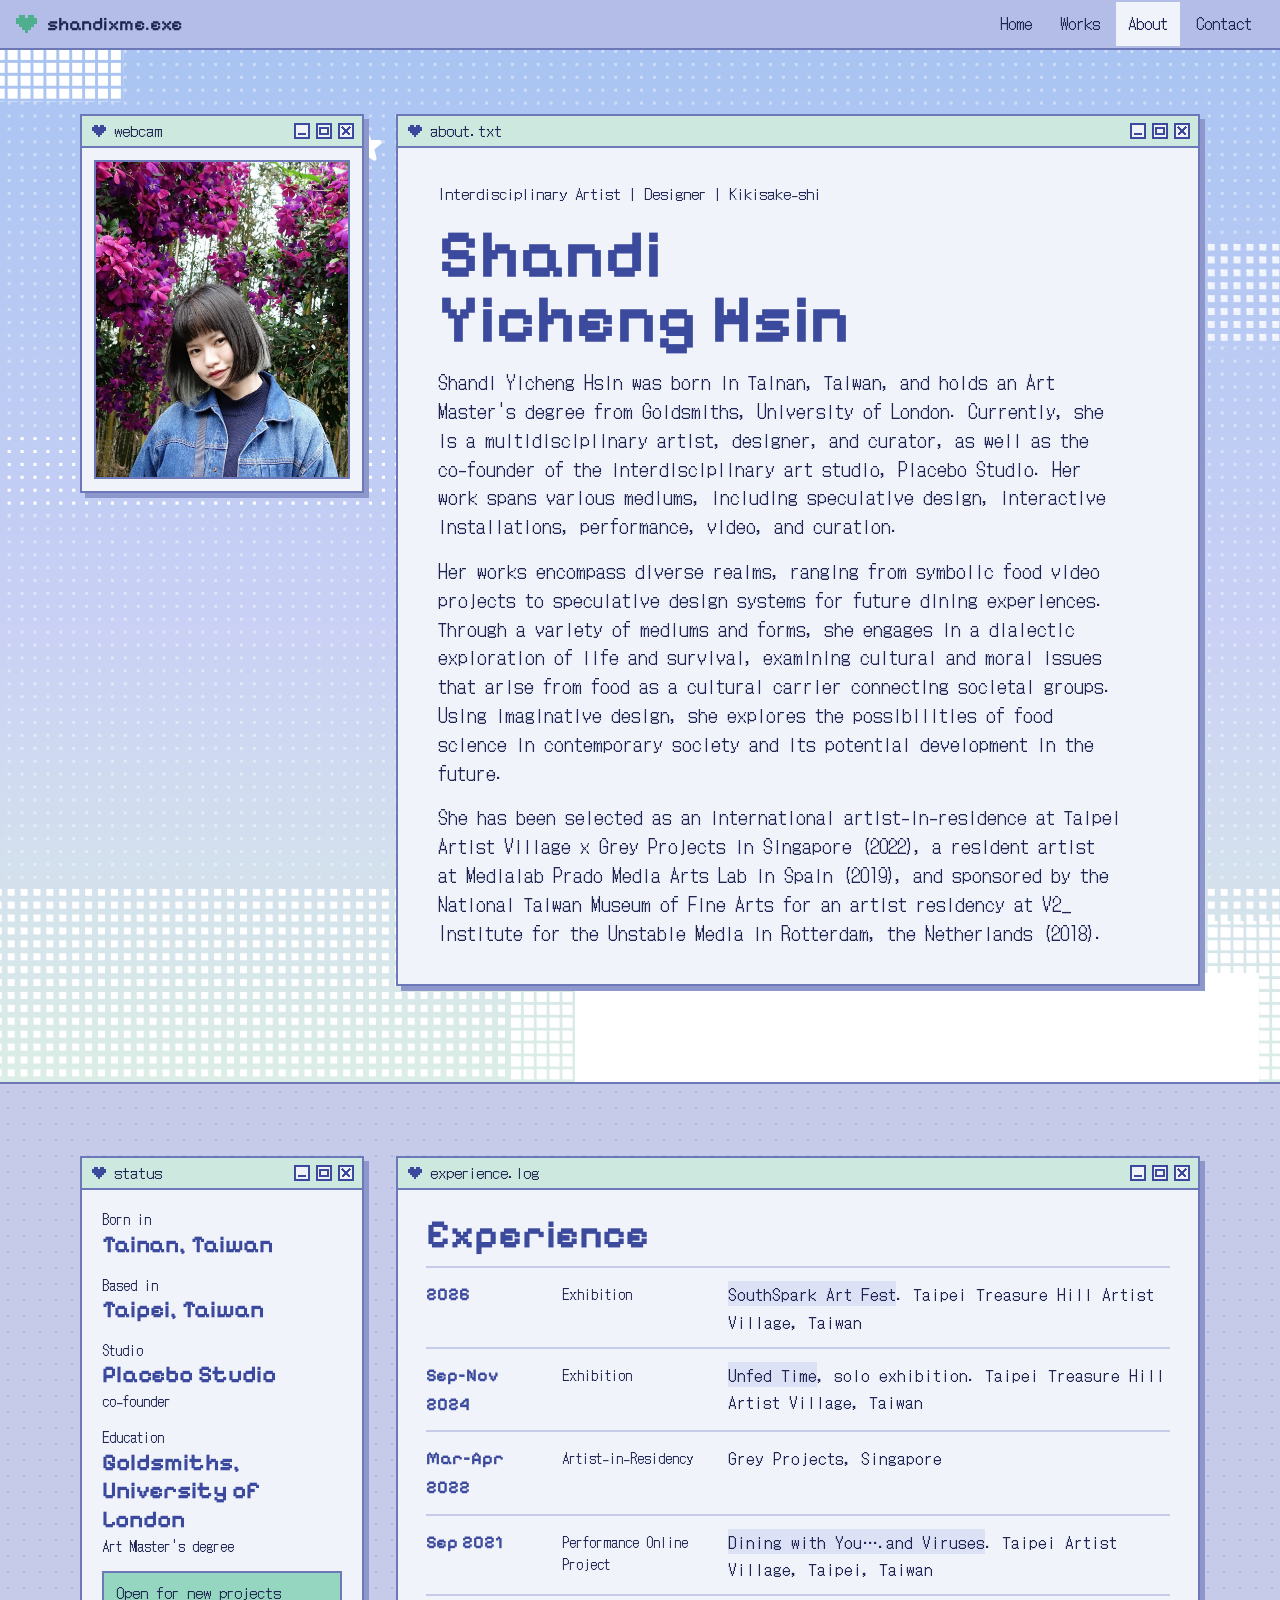
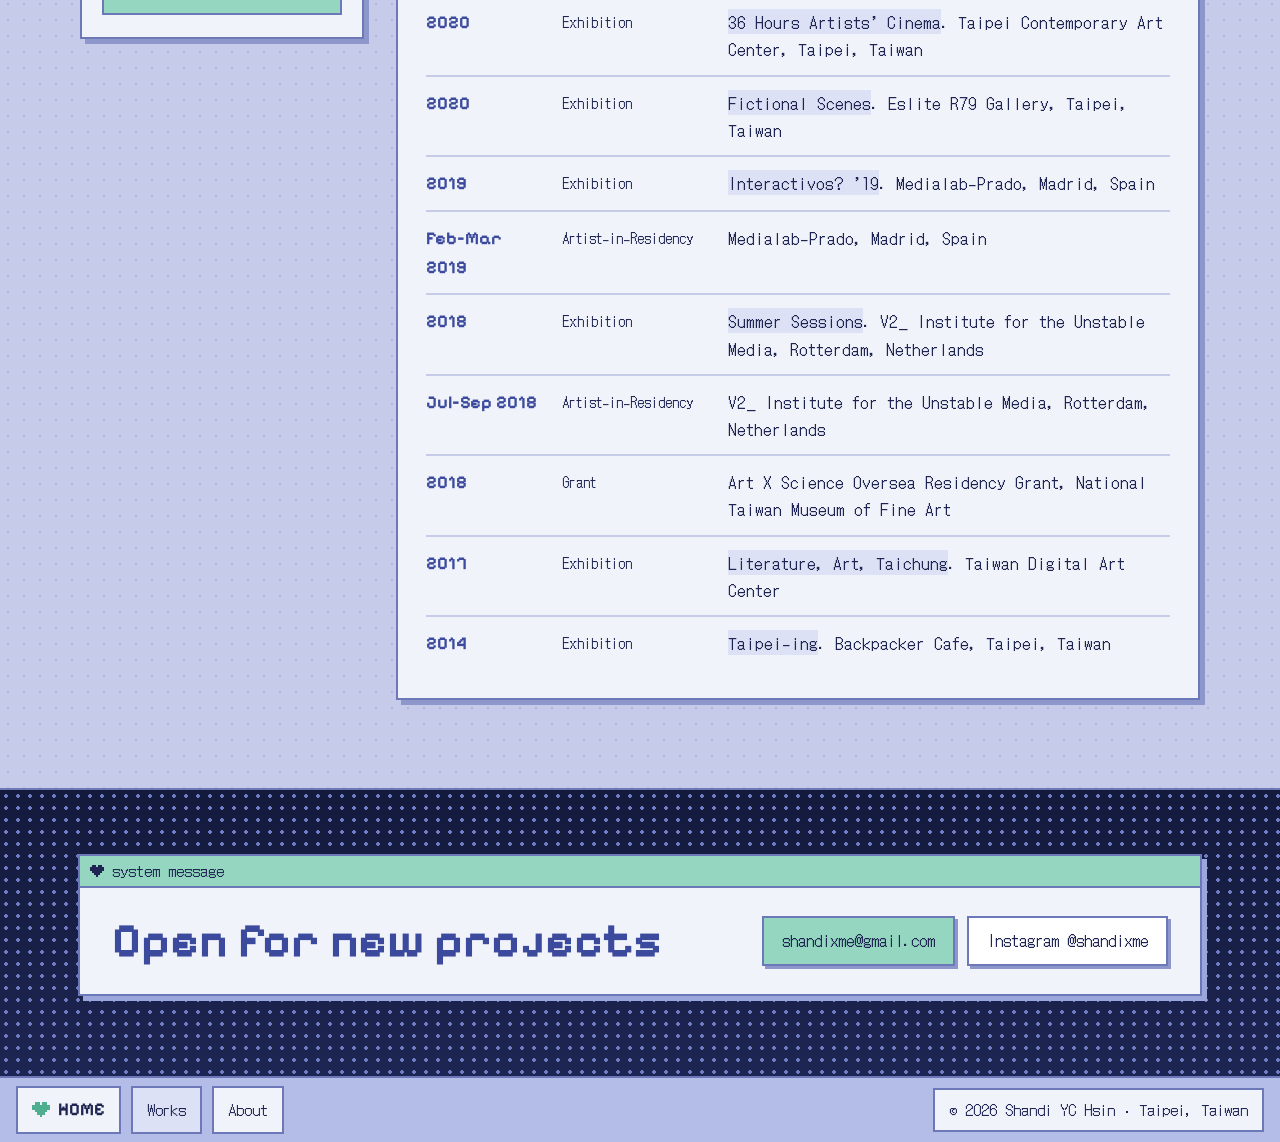
==== about.html @ c91ca8f2 "Add shandixme.com site Static portfolio site (HTML, CSS, two small scripts; no build step): home wit" ====
<!doctype html>
<html lang="en">
<head>
<meta charset="utf-8">
<meta name="viewport" content="width=device-width, initial-scale=1">
<title>About — Shandi YC Hsin</title>
<meta name="description" content="About — Shandi YC Hsin">
<link rel="icon" href="img/favicon.svg" type="image/svg+xml">
<link rel="icon" href="img/favicon-32.png" sizes="32x32" type="image/png">
<link rel="apple-touch-icon" href="img/apple-touch-icon.png">
<link rel="preconnect" href="https://fonts.googleapis.com">
<link rel="stylesheet" href="https://fonts.googleapis.com/css2?family=DotGothic16&amp;family=Pixelify+Sans:wght@400;600;700&amp;display=swap">
<link rel="stylesheet" href="css/style.css">
<script src="js/main.js" defer></script>
</head>
<body>
<div style="font-family: 'DotGothic16', monospace; color: #1F2552; background: #C5CBE8; font-size: 17px; line-height: 1.6">

  <header style="background: #B4BDE8; border-bottom: 2px solid #6C78B8; display: flex; flex-wrap: wrap; align-items: center; justify-content: space-between; gap: 0 24px; padding: 2px 16px">
    <a href="index.html" style="font-family: 'Pixelify Sans', sans-serif; font-weight: 600; font-size: 19px; color: #1F2552; text-decoration: none; display: flex; align-items: center; gap: 10px; min-height: 44px">
      <svg aria-hidden="true" width="21" height="18" viewBox="0 0 7 6" shape-rendering="crispEdges" fill="#4FAE8E"><path d="M1,0h2v1h-2z M4,0h2v1h-2z M0,1h7v2h-7z M1,3h5v1h-5z M2,4h3v1h-3z M3,5h1v1h-1z"></path></svg>
      shandixme.exe
    </a>
    <nav aria-label="Main" style="display: flex; flex-wrap: wrap; gap: 0 4px; font-size: 16px">
      <a href="index.html" style="color: #1F2552; text-decoration: none; padding: 0 12px; min-height: 44px; display: flex; align-items: center">Home</a>
      <a href="index.html#works" style="color: #1F2552; text-decoration: none; padding: 0 12px; min-height: 44px; display: flex; align-items: center">Works</a>
      <a href="about.html" aria-current="page" style="color: #1F2552; text-decoration: none; padding: 0 12px; min-height: 44px; display: flex; align-items: center; background: #F1F3FB">About</a>
      <a href="#contact" style="color: #1F2552; text-decoration: none; padding: 0 12px; min-height: 44px; display: flex; align-items: center">Contact</a>
    </nav>
  </header>

  <!-- bio on pastel dithered sky -->
  <section style="position: relative; overflow: hidden; background: linear-gradient(180deg, #A9C4F2 0%, #C9D0F5 55%, #DCEEE6 100%); border-bottom: 2px solid #6C78B8; padding: 64px 24px 96px">
    <svg aria-hidden="true" viewBox="0 0 1280 640" preserveAspectRatio="xMidYMid slice" shape-rendering="crispEdges" style="position: absolute; inset: 0; width: 100%; height: 100%">
      <defs>
        <pattern id="a1" width="8" height="8" patternUnits="userSpaceOnUse"><rect width="2" height="2" fill="#FFFFFF"></rect></pattern>
        <pattern id="a2" width="8" height="8" patternUnits="userSpaceOnUse"><rect width="4" height="4" fill="#FFFFFF"></rect></pattern>
        <pattern id="a3" width="8" height="8" patternUnits="userSpaceOnUse"><rect width="6" height="6" fill="#FFFFFF"></rect></pattern>
        <path id="as" d="M0,-10 L2.9,-3.1 L9.5,-3.1 L4.3,1.2 L5.9,8.1 L0,4.2 L-5.9,8.1 L-4.3,1.2 L-9.5,-3.1 L-2.9,-3.1Z" stroke-width="3" stroke-linejoin="round" shape-rendering="auto"></path>
      </defs>
      <rect x="0" y="0" width="1280" height="640" fill="url(#a1)" opacity="0.4"></rect>
      <rect x="640" y="120" width="640" height="64" fill="url(#a2)" opacity="0.8"></rect>
      <rect x="0" y="240" width="520" height="48" fill="url(#a1)"></rect>
      <rect x="0" y="520" width="1280" height="120" fill="url(#a2)"></rect>
      <polygon fill="url(#a3)" points="0,0 0,96 96,96 96,64 208,64 208,32 320,32 320,0"></polygon>
      <polygon fill="#FFFFFF" points="0,0 0,64 72,64 72,32 176,32 176,0"></polygon>
      <polygon fill="url(#a3)" points="560,640 560,548 640,548 640,508 736,508 736,468 880,468 880,500 976,500 976,540 1056,540 1056,580 1136,580 1136,640"></polygon>
      <polygon fill="#FFFFFF" points="600,640 600,572 680,572 680,532 776,532 776,500 856,500 856,532 944,532 944,572 1024,572 1024,640"></polygon>
      <use class="tw" href="#as" transform="translate(1180,70) scale(1.2)" fill="#FFFFFF" stroke="#FFFFFF"></use>
      <use class="tw" href="#as" transform="translate(470,60) scale(0.9)" fill="#FFFFFF" stroke="#FFFFFF"></use>
      <use class="tw" href="#as" transform="translate(1230,420) scale(0.9)" fill="#94D6BF" stroke="#94D6BF"></use>
      <use class="tw" href="#as" transform="translate(40,440) scale(1)" fill="#FFFFFF" stroke="#FFFFFF"></use>
    </svg>

    <div style="position: relative; max-width: 1120px; margin: 0 auto; display: flex; flex-wrap: wrap; align-items: flex-start; gap: 32px">

      <!-- portrait window -->
      <div style="flex: 1 1 280px; max-width: 360px; min-width: 0; background: #F1F3FB; border: 2px solid #6C78B8; box-shadow: 5px 5px 0 #8D97CC">
        <div style="display: flex; align-items: center; gap: 8px; padding: 6px 8px 6px 10px; border-bottom: 2px solid #6C78B8; background: #CDE9DF">
          <svg aria-hidden="true" width="14" height="12" viewBox="0 0 7 6" shape-rendering="crispEdges" fill="#3B4A9C"><path d="M1,0h2v1h-2z M4,0h2v1h-2z M0,1h7v2h-7z M1,3h5v1h-5z M2,4h3v1h-3z M3,5h1v1h-1z"></path></svg>
          <span style="font-size: 15px; line-height: 1.2">webcam</span>
          <span style="flex-grow: 1"></span>
          <svg aria-hidden="true" width="60" height="16" viewBox="0 0 60 16" shape-rendering="crispEdges" fill="none" stroke="#3B4A9C" stroke-width="2"><rect x="1" y="1" width="14" height="14" fill="#F1F3FB"></rect><path d="M4 11h8"></path><rect x="23" y="1" width="14" height="14" fill="#F1F3FB"></rect><rect x="26" y="5" width="8" height="6"></rect><rect x="45" y="1" width="14" height="14" fill="#F1F3FB"></rect><path d="M48 4l8 8M56 4l-8 8"></path></svg>
        </div>
        <div style="padding: 12px">
          <div style="aspect-ratio: 4 / 5; border: 2px solid #6C78B8; background: #F1F3FB; overflow: hidden">
            <img src="img/portrait.jpg" alt="Portrait of Shandi Yicheng Hsin in front of purple flowers" style="display: block; width: 100%; height: 100%; object-fit: cover; image-rendering: auto">
          </div>
        </div>
      </div>

      <!-- bio window -->
      <div style="flex: 999 1 480px; min-width: 0; background: #F1F3FB; border: 2px solid #6C78B8; box-shadow: 5px 5px 0 #8D97CC">
        <div style="display: flex; align-items: center; gap: 8px; padding: 6px 8px 6px 10px; border-bottom: 2px solid #6C78B8; background: #CDE9DF">
          <svg aria-hidden="true" width="14" height="12" viewBox="0 0 7 6" shape-rendering="crispEdges" fill="#3B4A9C"><path d="M1,0h2v1h-2z M4,0h2v1h-2z M0,1h7v2h-7z M1,3h5v1h-5z M2,4h3v1h-3z M3,5h1v1h-1z"></path></svg>
          <span style="font-size: 15px; line-height: 1.2">about.txt</span>
          <span style="flex-grow: 1"></span>
          <svg aria-hidden="true" width="60" height="16" viewBox="0 0 60 16" shape-rendering="crispEdges" fill="none" stroke="#3B4A9C" stroke-width="2"><rect x="1" y="1" width="14" height="14" fill="#F1F3FB"></rect><path d="M4 11h8"></path><rect x="23" y="1" width="14" height="14" fill="#F1F3FB"></rect><rect x="26" y="5" width="8" height="6"></rect><rect x="45" y="1" width="14" height="14" fill="#F1F3FB"></rect><path d="M48 4l8 8M56 4l-8 8"></path></svg>
        </div>
        <div style="padding: 34px 40px 38px; display: flex; flex-direction: column; gap: 16px">
          <p style="margin: 0; font-size: 15px">Interdisciplinary Artist | Designer | Kikisake-shi</p>
          <h1 style="margin: 0; font-family: 'Pixelify Sans', sans-serif; font-weight: 700; font-size: clamp(40px, 6vw, 68px); line-height: 0.95; color: #3B4A9C">Shandi<br>Yicheng Hsin</h1>
          <p style="margin: 0; font-size: 18px; max-width: 38em">Shandi Yicheng Hsin was born in Tainan, Taiwan, and holds an Art Master's degree from Goldsmiths, University of London. Currently, she is a multidisciplinary artist, designer, and curator, as well as the co-founder of the interdisciplinary art studio, Placebo Studio. Her work spans various mediums, including speculative design, interactive installations, performance, video, and curation.</p>
          <p style="margin: 0; font-size: 18px; max-width: 38em">Her works encompass diverse realms, ranging from symbolic food video projects to speculative design systems for future dining experiences. Through a variety of mediums and forms, she engages in a dialectic exploration of life and survival, examining cultural and moral issues that arise from food as a cultural carrier connecting societal groups. Using imaginative design, she explores the possibilities of food science in contemporary society and its potential development in the future.</p>
          <p style="margin: 0; font-size: 18px; max-width: 38em">She has been selected as an international artist-in-residence at Taipei Artist Village x Grey Projects in Singapore (2022), a resident artist at Medialab Prado Media Arts Lab in Spain (2019), and sponsored by the National Taiwan Museum of Fine Arts for an artist residency at V2_ Institute for the Unstable Media in Rotterdam, the Netherlands (2018).</p>
        </div>
      </div>

    </div>
  </section>

  <!-- status + experience -->
  <section style="background-color: #C5CBE8; background-image: radial-gradient(#AEB6DD 1.5px, transparent 1.5px); background-size: 16px 16px; padding: 72px 24px 88px; border-bottom: 2px solid #6C78B8">
    <div style="max-width: 1120px; margin: 0 auto; display: flex; flex-wrap: wrap; align-items: flex-start; gap: 32px">

      <!-- status window -->
      <div style="flex: 1 1 280px; min-width: 0; background: #F1F3FB; border: 2px solid #6C78B8; box-shadow: 5px 5px 0 #8D97CC">
        <div style="display: flex; align-items: center; gap: 8px; padding: 6px 8px 6px 10px; border-bottom: 2px solid #6C78B8; background: #CDE9DF">
          <svg aria-hidden="true" width="14" height="12" viewBox="0 0 7 6" shape-rendering="crispEdges" fill="#3B4A9C"><path d="M1,0h2v1h-2z M4,0h2v1h-2z M0,1h7v2h-7z M1,3h5v1h-5z M2,4h3v1h-3z M3,5h1v1h-1z"></path></svg>
          <span style="font-size: 15px; line-height: 1.2">status</span>
          <span style="flex-grow: 1"></span>
          <svg aria-hidden="true" width="60" height="16" viewBox="0 0 60 16" shape-rendering="crispEdges" fill="none" stroke="#3B4A9C" stroke-width="2"><rect x="1" y="1" width="14" height="14" fill="#F1F3FB"></rect><path d="M4 11h8"></path><rect x="23" y="1" width="14" height="14" fill="#F1F3FB"></rect><rect x="26" y="5" width="8" height="6"></rect><rect x="45" y="1" width="14" height="14" fill="#F1F3FB"></rect><path d="M48 4l8 8M56 4l-8 8"></path></svg>
        </div>
        <div style="padding: 18px 20px 22px; display: flex; flex-direction: column; gap: 14px">
          <div>
            <div style="font-size: 14px">Born in</div>
            <div style="font-family: 'Pixelify Sans', sans-serif; font-weight: 700; font-size: 24px; line-height: 1.2; color: #3B4A9C">Tainan, Taiwan</div>
          </div>
          <div>
            <div style="font-size: 14px">Based in</div>
            <div style="font-family: 'Pixelify Sans', sans-serif; font-weight: 700; font-size: 24px; line-height: 1.2; color: #3B4A9C">Taipei, Taiwan</div>
          </div>
          <div>
            <div style="font-size: 14px">Studio</div>
            <div style="font-family: 'Pixelify Sans', sans-serif; font-weight: 700; font-size: 24px; line-height: 1.2; color: #3B4A9C">Placebo Studio</div>
            <div style="font-size: 14px">co-founder</div>
          </div>
          <div>
            <div style="font-size: 14px">Education</div>
            <div style="font-family: 'Pixelify Sans', sans-serif; font-weight: 700; font-size: 24px; line-height: 1.2; color: #3B4A9C">Goldsmiths, University of London</div>
            <div style="font-size: 14px">Art Master's degree</div>
          </div>
          <div style="background: #94D6BF; border: 2px solid #6C78B8; padding: 8px 12px; font-size: 15px">Open for new projects</div>
        </div>
      </div>

      <!-- experience log -->
      <div style="flex: 999 1 560px; min-width: 0; background: #F1F3FB; border: 2px solid #6C78B8; box-shadow: 5px 5px 0 #8D97CC">
        <div style="display: flex; align-items: center; gap: 8px; padding: 6px 8px 6px 10px; border-bottom: 2px solid #6C78B8; background: #CDE9DF">
          <svg aria-hidden="true" width="14" height="12" viewBox="0 0 7 6" shape-rendering="crispEdges" fill="#3B4A9C"><path d="M1,0h2v1h-2z M4,0h2v1h-2z M0,1h7v2h-7z M1,3h5v1h-5z M2,4h3v1h-3z M3,5h1v1h-1z"></path></svg>
          <span style="font-size: 15px; line-height: 1.2">experience.log</span>
          <span style="flex-grow: 1"></span>
          <svg aria-hidden="true" width="60" height="16" viewBox="0 0 60 16" shape-rendering="crispEdges" fill="none" stroke="#3B4A9C" stroke-width="2"><rect x="1" y="1" width="14" height="14" fill="#F1F3FB"></rect><path d="M4 11h8"></path><rect x="23" y="1" width="14" height="14" fill="#F1F3FB"></rect><rect x="26" y="5" width="8" height="6"></rect><rect x="45" y="1" width="14" height="14" fill="#F1F3FB"></rect><path d="M48 4l8 8M56 4l-8 8"></path></svg>
        </div>
        <div style="padding: 24px 28px 28px">
          <h2 style="margin: 0 0 12px; font-family: 'Pixelify Sans', sans-serif; font-weight: 700; font-size: 40px; line-height: 1; color: #3B4A9C">Experience</h2>

          <div style="display: flex; flex-wrap: wrap; gap: 2px 16px; padding: 12px 0; border-top: 2px solid #C5CBE8">
            <div style="flex: 0 0 120px; font-family: 'Pixelify Sans', sans-serif; font-weight: 700; font-size: 18px; color: #3B4A9C">2026</div>
            <div style="flex: 0 0 150px; font-size: 14px; padding-top: 3px">Exhibition</div>
            <div style="flex: 1 1 280px; min-width: 0"><strong style="font-weight: 400; background: #DCE1F5">SouthSpark Art Fest</strong>. Taipei Treasure Hill Artist Village, Taiwan</div>
          </div>
          <div style="display: flex; flex-wrap: wrap; gap: 2px 16px; padding: 12px 0; border-top: 2px solid #C5CBE8">
            <div style="flex: 0 0 120px; font-family: 'Pixelify Sans', sans-serif; font-weight: 700; font-size: 18px; color: #3B4A9C">Sep–Nov 2024</div>
            <div style="flex: 0 0 150px; font-size: 14px; padding-top: 3px">Exhibition</div>
            <div style="flex: 1 1 280px; min-width: 0"><strong style="font-weight: 400; background: #DCE1F5">Unfed Time</strong>, solo exhibition. Taipei Treasure Hill Artist Village, Taiwan</div>
          </div>
          <div style="display: flex; flex-wrap: wrap; gap: 2px 16px; padding: 12px 0; border-top: 2px solid #C5CBE8">
            <div style="flex: 0 0 120px; font-family: 'Pixelify Sans', sans-serif; font-weight: 700; font-size: 18px; color: #3B4A9C">Mar–Apr 2022</div>
            <div style="flex: 0 0 150px; font-size: 14px; padding-top: 3px">Artist-in-Residency</div>
            <div style="flex: 1 1 280px; min-width: 0">Grey Projects, Singapore</div>
          </div>
          <div style="display: flex; flex-wrap: wrap; gap: 2px 16px; padding: 12px 0; border-top: 2px solid #C5CBE8">
            <div style="flex: 0 0 120px; font-family: 'Pixelify Sans', sans-serif; font-weight: 700; font-size: 18px; color: #3B4A9C">Sep 2021</div>
            <div style="flex: 0 0 150px; font-size: 14px; padding-top: 3px">Performance Online Project</div>
            <div style="flex: 1 1 280px; min-width: 0"><strong style="font-weight: 400; background: #DCE1F5">Dining with You….and Viruses</strong>. Taipei Artist Village, Taipei, Taiwan</div>
          </div>
          <div style="display: flex; flex-wrap: wrap; gap: 2px 16px; padding: 12px 0; border-top: 2px solid #C5CBE8">
            <div style="flex: 0 0 120px; font-family: 'Pixelify Sans', sans-serif; font-weight: 700; font-size: 18px; color: #3B4A9C">2020</div>
            <div style="flex: 0 0 150px; font-size: 14px; padding-top: 3px">Exhibition</div>
            <div style="flex: 1 1 280px; min-width: 0"><strong style="font-weight: 400; background: #DCE1F5">36 Hours Artists’ Cinema</strong>. Taipei Contemporary Art Center, Taipei, Taiwan</div>
          </div>
          <div style="display: flex; flex-wrap: wrap; gap: 2px 16px; padding: 12px 0; border-top: 2px solid #C5CBE8">
            <div style="flex: 0 0 120px; font-family: 'Pixelify Sans', sans-serif; font-weight: 700; font-size: 18px; color: #3B4A9C">2020</div>
            <div style="flex: 0 0 150px; font-size: 14px; padding-top: 3px">Exhibition</div>
            <div style="flex: 1 1 280px; min-width: 0"><strong style="font-weight: 400; background: #DCE1F5">Fictional Scenes</strong>. Eslite R79 Gallery, Taipei, Taiwan</div>
          </div>
          <div style="display: flex; flex-wrap: wrap; gap: 2px 16px; padding: 12px 0; border-top: 2px solid #C5CBE8">
            <div style="flex: 0 0 120px; font-family: 'Pixelify Sans', sans-serif; font-weight: 700; font-size: 18px; color: #3B4A9C">2019</div>
            <div style="flex: 0 0 150px; font-size: 14px; padding-top: 3px">Exhibition</div>
            <div style="flex: 1 1 280px; min-width: 0"><strong style="font-weight: 400; background: #DCE1F5">Interactivos? ’19</strong>. Medialab-Prado, Madrid, Spain</div>
          </div>
          <div style="display: flex; flex-wrap: wrap; gap: 2px 16px; padding: 12px 0; border-top: 2px solid #C5CBE8">
            <div style="flex: 0 0 120px; font-family: 'Pixelify Sans', sans-serif; font-weight: 700; font-size: 18px; color: #3B4A9C">Feb–Mar 2019</div>
            <div style="flex: 0 0 150px; font-size: 14px; padding-top: 3px">Artist-in-Residency</div>
            <div style="flex: 1 1 280px; min-width: 0">Medialab-Prado, Madrid, Spain</div>
          </div>
          <div style="display: flex; flex-wrap: wrap; gap: 2px 16px; padding: 12px 0; border-top: 2px solid #C5CBE8">
            <div style="flex: 0 0 120px; font-family: 'Pixelify Sans', sans-serif; font-weight: 700; font-size: 18px; color: #3B4A9C">2018</div>
            <div style="flex: 0 0 150px; font-size: 14px; padding-top: 3px">Exhibition</div>
            <div style="flex: 1 1 280px; min-width: 0"><strong style="font-weight: 400; background: #DCE1F5">Summer Sessions</strong>. V2_ Institute for the Unstable Media, Rotterdam, Netherlands</div>
          </div>
          <div style="display: flex; flex-wrap: wrap; gap: 2px 16px; padding: 12px 0; border-top: 2px solid #C5CBE8">
            <div style="flex: 0 0 120px; font-family: 'Pixelify Sans', sans-serif; font-weight: 700; font-size: 18px; color: #3B4A9C">Jul–Sep 2018</div>
            <div style="flex: 0 0 150px; font-size: 14px; padding-top: 3px">Artist-in-Residency</div>
            <div style="flex: 1 1 280px; min-width: 0">V2_ Institute for the Unstable Media, Rotterdam, Netherlands</div>
          </div>
          <div style="display: flex; flex-wrap: wrap; gap: 2px 16px; padding: 12px 0; border-top: 2px solid #C5CBE8">
            <div style="flex: 0 0 120px; font-family: 'Pixelify Sans', sans-serif; font-weight: 700; font-size: 18px; color: #3B4A9C">2018</div>
            <div style="flex: 0 0 150px; font-size: 14px; padding-top: 3px">Grant</div>
            <div style="flex: 1 1 280px; min-width: 0">Art X Science Oversea Residency Grant, National Taiwan Museum of Fine Art</div>
          </div>
          <div style="display: flex; flex-wrap: wrap; gap: 2px 16px; padding: 12px 0; border-top: 2px solid #C5CBE8">
            <div style="flex: 0 0 120px; font-family: 'Pixelify Sans', sans-serif; font-weight: 700; font-size: 18px; color: #3B4A9C">2017</div>
            <div style="flex: 0 0 150px; font-size: 14px; padding-top: 3px">Exhibition</div>
            <div style="flex: 1 1 280px; min-width: 0"><strong style="font-weight: 400; background: #DCE1F5">Literature, Art, Taichung</strong>. Taiwan Digital Art Center</div>
          </div>
          <div style="display: flex; flex-wrap: wrap; gap: 2px 16px; padding: 12px 0; border-top: 2px solid #C5CBE8">
            <div style="flex: 0 0 120px; font-family: 'Pixelify Sans', sans-serif; font-weight: 700; font-size: 18px; color: #3B4A9C">2014</div>
            <div style="flex: 0 0 150px; font-size: 14px; padding-top: 3px">Exhibition</div>
            <div style="flex: 1 1 280px; min-width: 0"><strong style="font-weight: 400; background: #DCE1F5">Taipei-ing</strong>. Backpacker Cafe, Taipei, Taiwan</div>
          </div>
        </div>
      </div>

    </div>
  </section>

  <!-- contact strip -->
  <section id="contact" style="background-color: #141A3C; background-image: radial-gradient(#6F7CC4 2px, transparent 2px), linear-gradient(180deg, #141A3C 0%, #1D2552 100%); background-size: 12px 12px, 100% 100%; padding: 64px 24px 80px">
    <div style="max-width: 1120px; margin: 0 auto; background: #F1F3FB; border: 2px solid #6C78B8; box-shadow: 5px 5px 0 #9AA6DC">
      <div style="display: flex; align-items: center; gap: 8px; padding: 6px 8px 6px 10px; border-bottom: 2px solid #6C78B8; background: #94D6BF">
        <svg aria-hidden="true" width="14" height="12" viewBox="0 0 7 6" shape-rendering="crispEdges" fill="#1F2552"><path d="M1,0h2v1h-2z M4,0h2v1h-2z M0,1h7v2h-7z M1,3h5v1h-5z M2,4h3v1h-3z M3,5h1v1h-1z"></path></svg>
        <span style="font-size: 15px; line-height: 1.2">system message</span>
      </div>
      <div style="padding: 28px 32px; display: flex; flex-wrap: wrap; align-items: center; justify-content: space-between; gap: 20px 32px">
        <h2 style="margin: 0; font-family: 'Pixelify Sans', sans-serif; font-weight: 700; font-size: clamp(32px, 4.5vw, 48px); line-height: 1; color: #3B4A9C">Open for new projects</h2>
        <div style="display: flex; flex-wrap: wrap; gap: 12px">
          <a href="mailto:shandixme@gmail.com" style="font-size: 16px; text-decoration: none; color: #1F2552; background: #94D6BF; border: 2px solid #6C78B8; box-shadow: 3px 3px 0 #8D97CC; padding: 0 18px; min-height: 46px; display: flex; align-items: center; overflow-wrap: anywhere">shandixme@gmail.com</a>
          <a href="https://www.instagram.com/shandixme/" style="font-size: 16px; text-decoration: none; color: #1F2552; background: #FFFFFF; border: 2px solid #6C78B8; box-shadow: 3px 3px 0 #8D97CC; padding: 0 18px; min-height: 46px; display: flex; align-items: center">Instagram @shandixme</a>
        </div>
      </div>
    </div>
  </section>

  <footer style="background: #B4BDE8; border-top: 2px solid #6C78B8; padding: 8px 16px; display: flex; flex-wrap: wrap; align-items: center; gap: 8px 10px; font-size: 15px">
    <a href="index.html" style="font-family: 'Pixelify Sans', sans-serif; font-weight: 700; font-size: 18px; text-decoration: none; color: #1F2552; background: #F1F3FB; border: 2px solid #6C78B8; padding: 0 14px; min-height: 44px; display: flex; align-items: center; gap: 8px">
      <svg aria-hidden="true" width="18" height="15" viewBox="0 0 7 6" shape-rendering="crispEdges" fill="#4FAE8E"><path d="M1,0h2v1h-2z M4,0h2v1h-2z M0,1h7v2h-7z M1,3h5v1h-5z M2,4h3v1h-3z M3,5h1v1h-1z"></path></svg>
      HOME
    </a>
    <a href="index.html#works" style="text-decoration: none; color: #1F2552; background: #DCE1F5; border: 2px solid #6C78B8; padding: 0 14px; min-height: 44px; display: flex; align-items: center">Works</a>
    <a href="about.html" aria-current="page" style="text-decoration: none; color: #1F2552; background: #F1F3FB; border: 2px solid #6C78B8; padding: 0 14px; min-height: 44px; display: flex; align-items: center">About</a>
    <span style="flex-grow: 1"></span>
    <span style="background: #F1F3FB; border: 2px solid #6C78B8; padding: 0 14px; min-height: 44px; display: flex; align-items: center; box-sizing: border-box">© 2026 Shandi YC Hsin · Taipei, Taiwan</span>
  </footer>

</div>
</body>
</html>
---- css/style.css ----
/* shandixme.com — shared styles. Most styling lives inline on each element in the HTML. */
body{margin:0;background:#C5CBE8}
a{color:#1F2552}a:hover{color:#6C78B8}
button{font-family:inherit}
html{scroll-behavior:smooth}
img{image-rendering:pixelated;max-width:100%}

/* pixel cursor: white arrow everywhere, mint arrow on links and buttons */
html,body{cursor:url(../img/cursor.png) 0 0,auto}
a,button,.slot{cursor:url(../img/cursor-link.png) 0 0,pointer}

/* desktop icons: column on desktop, row on phones */
.dock{display:flex;flex-direction:column;gap:20px}
@media(max-width:720px){.dock{flex-direction:row}}

/* works inventory slots */
.slot{aspect-ratio:1;min-width:0;background:#FFFFFF;color:#1F2552;border:2px solid #6C78B8;padding:10px;display:flex;flex-direction:column;justify-content:space-between;align-items:flex-start;text-align:left}
.slot .no{font-family:'Pixelify Sans',sans-serif;font-weight:700;font-size:32px;line-height:1;color:#3B4A9C}
.slot .nm{font-size:13px;line-height:1.2}
.slot.is-on{background:#94D6BF;box-shadow:inset 0 0 0 3px #FFFFFF}
.slot.is-on .no{color:inherit}
.slot:focus-visible,a:focus-visible{outline:3px solid #1F2552;outline-offset:2px}

/* twinkling sky stars */
@keyframes tw{0%,100%{opacity:1}50%{opacity:.1}}
.tw{animation:tw 2.4s steps(4,end) infinite}

/* stars that trail the cursor */
.trail{position:fixed;left:0;top:0;width:16px;height:16px;margin:-8px 0 0 -8px;pointer-events:none;z-index:9999;animation:trail .75s ease-out forwards}
@keyframes trail{0%{opacity:1;transform:translate(var(--x),var(--y)) scale(1) rotate(0)}100%{opacity:0;transform:translate(calc(var(--x) + var(--dx)),calc(var(--y) + 26px)) scale(.3) rotate(140deg)}}

@media(prefers-reduced-motion:reduce){.tw{animation:none}html{scroll-behavior:auto}}

/* inventory: 8 in a row on desktop, 4 on tablets, 2 on phones. Work-page gallery: 1 column on phones */
.slot .nm{overflow-wrap:anywhere}
@media(max-width:900px){.slots{grid-template-columns:repeat(4,minmax(0,1fr)) !important}}
@media(max-width:560px){.slots{grid-template-columns:repeat(2,minmax(0,1fr)) !important}}
@media(max-width:560px){.gallery{grid-template-columns:minmax(0,1fr) !important}}

/* works photo: pixelated layer drawn by main.js, shown on top of the photo while hovered */
.pix{position:absolute;inset:0;width:100%;height:100%;image-rendering:pixelated;pointer-events:none}

/* ---------- opening animation (home page only, see js/intro.js) ----------
   timeline: 0–0.5s desk and computer appear · 0.7s power light on · 0.9–1.6s screen switches on (old-TV line, then fills)
             1.6s picture flickers in · 1.9–3.1s loading bar (tower light blinks) · 3.2–4.3s dive into the screen · 4.3–4.8s fade out */
html.intro body{background:#141A3C}
html.intro body>div:first-child{visibility:hidden;animation:intro-safety 0s 8s forwards}  /* safety: show the site even if the script fails */
@keyframes intro-safety{to{visibility:visible}}
.intro-overlay{position:fixed;inset:0;z-index:10000;display:flex;align-items:center;justify-content:center;overflow:hidden;
  background-color:#141A3C;background-image:radial-gradient(#6F7CC4 2px,transparent 2px),linear-gradient(180deg,#141A3C 0%,#1D2552 100%);background-size:12px 12px,100% 100%;
  animation:intro-out .5s steps(5) 4.3s forwards}
.intro-overlay.is-skipping{animation:intro-out .25s steps(3) forwards}
@keyframes intro-out{to{opacity:0;visibility:hidden}}
.intro-scene{width:min(86vw,720px);height:auto;transform-origin:50% 34.72%;animation:intro-in .5s steps(5) both,intro-zoom 1.1s cubic-bezier(.55,0,.9,.35) 3.2s forwards}
@keyframes intro-in{from{opacity:0}}
@keyframes intro-zoom{to{transform:scale(var(--zoom,20))}}
.intro-led{animation:intro-led 0s .7s forwards}
@keyframes intro-led{to{fill:#4FAE8E}}
.intro-crt{transform-box:fill-box;transform-origin:50% 50%;transform:scale(0,0);animation:intro-crt .7s steps(7) .9s forwards}
@keyframes intro-crt{0%{transform:scale(.04,.04)}35%{transform:scale(1,.04)}85%{transform:scale(1,1);opacity:1}100%{transform:scale(1,1);opacity:0}}
.intro-power{opacity:0;animation:intro-power .4s steps(1,end) 1.55s forwards}
@keyframes intro-power{0%{opacity:0}25%{opacity:.6}50%{opacity:.2}75%{opacity:1}100%{opacity:1}}
.intro-bar{transform-box:fill-box;transform-origin:0 50%;transform:scaleX(0);animation:intro-bar 1.2s steps(10) 1.9s forwards}
@keyframes intro-bar{to{transform:scaleX(1)}}
.intro-disk{animation:intro-disk .3s steps(1,end) 1.9s 4}
@keyframes intro-disk{0%{fill:#94D6BF}50%{fill:#8D97CC}}
.intro-skip{position:absolute;right:24px;bottom:24px;font-family:'DotGothic16',monospace;font-size:15px;color:#1F2552;background:#FFFFFF;border:2px solid #6C78B8;box-shadow:3px 3px 0 #8D97CC;padding:0 18px;min-height:44px}
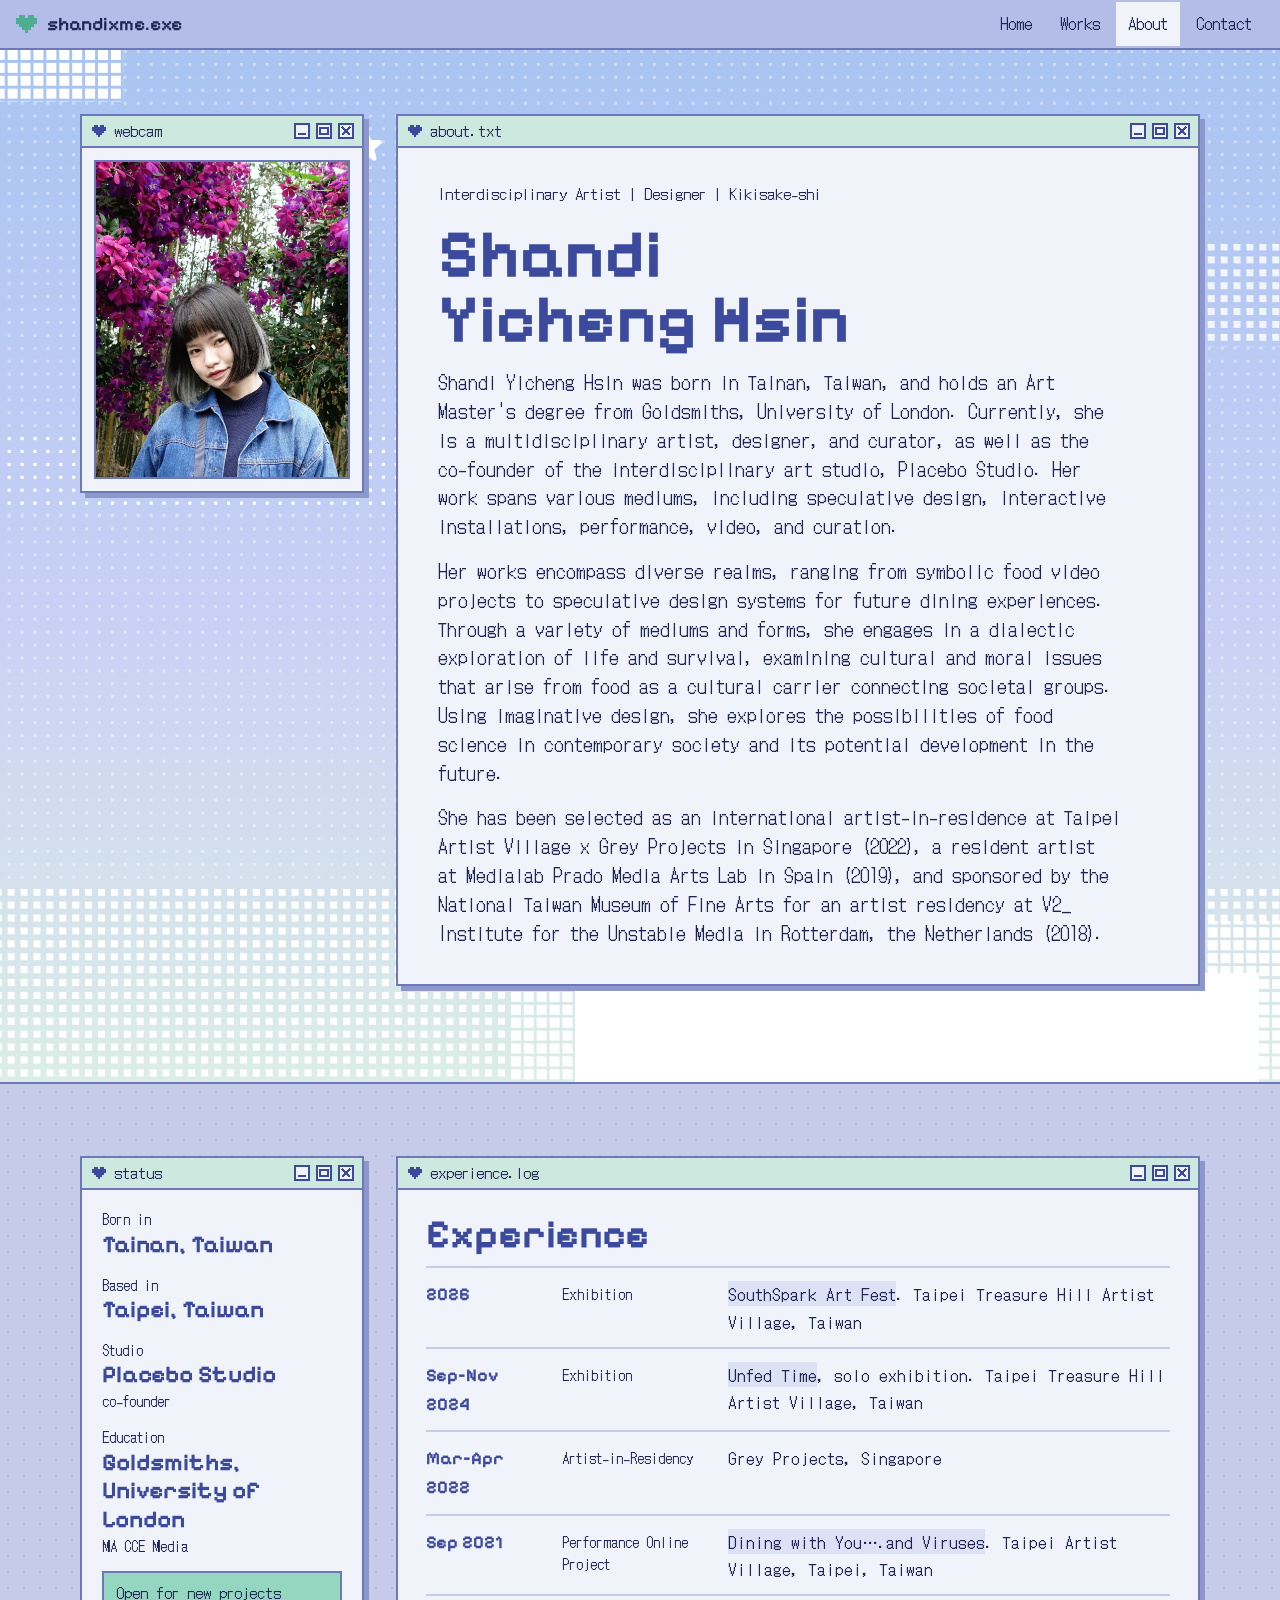
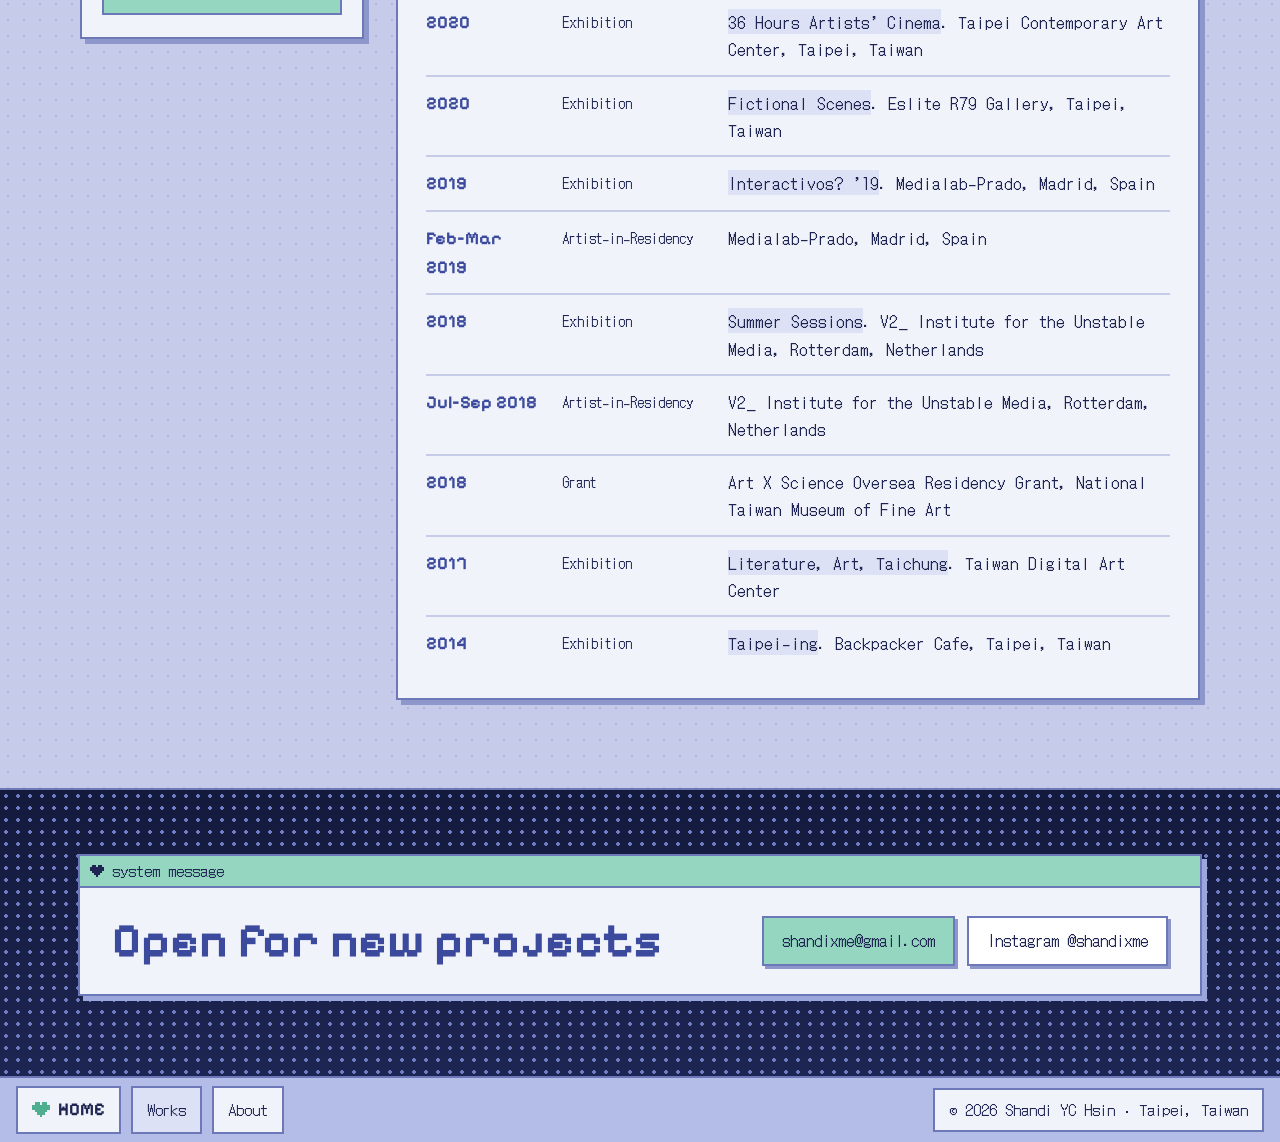
==== commit f28434c5: "Set the degree name on the About page The status window now reads "MA CCE Media" under Goldsmiths, r" ====
--- a/about.html
+++ b/about.html
@@ -118,7 +118,7 @@
           <div>
             <div style="font-size: 14px">Education</div>
             <div style="font-family: 'Pixelify Sans', sans-serif; font-weight: 700; font-size: 24px; line-height: 1.2; color: #3B4A9C">Goldsmiths, University of London</div>
-            <div style="font-size: 14px">Art Master's degree</div>
+            <div style="font-size: 14px">MA CCE Media</div>
           </div>
           <div style="background: #94D6BF; border: 2px solid #6C78B8; padding: 8px 12px; font-size: 15px">Open for new projects</div>
         </div>
--- a/css/style.css
+++ b/css/style.css
@@ -35,6 +35,16 @@
 .slot .nm{overflow-wrap:anywhere}
 @media(max-width:900px){.slots{grid-template-columns:repeat(4,minmax(0,1fr)) !important}}
 @media(max-width:560px){.slots{grid-template-columns:repeat(2,minmax(0,1fr)) !important}}
+/* phones: short slots (number beside the name) so the photo below stays in view */
+@media(max-width:560px){
+  .slots{gap:8px !important}
+  .slot{aspect-ratio:auto;min-height:56px;flex-direction:row;align-items:center;justify-content:flex-start;gap:8px;padding:6px 8px}
+  .slot .no{font-size:20px;flex:0 0 auto}
+  .slot .nm{font-size:12px}
+  #works{padding-top:56px !important}
+  #works div:has(>.slots){padding:12px !important;gap:16px !important}
+  #works [aria-live]{padding:14px !important}
+}
 @media(max-width:560px){.gallery{grid-template-columns:minmax(0,1fr) !important}}
 
 /* works photo: pixelated layer drawn by main.js, shown on top of the photo while hovered */
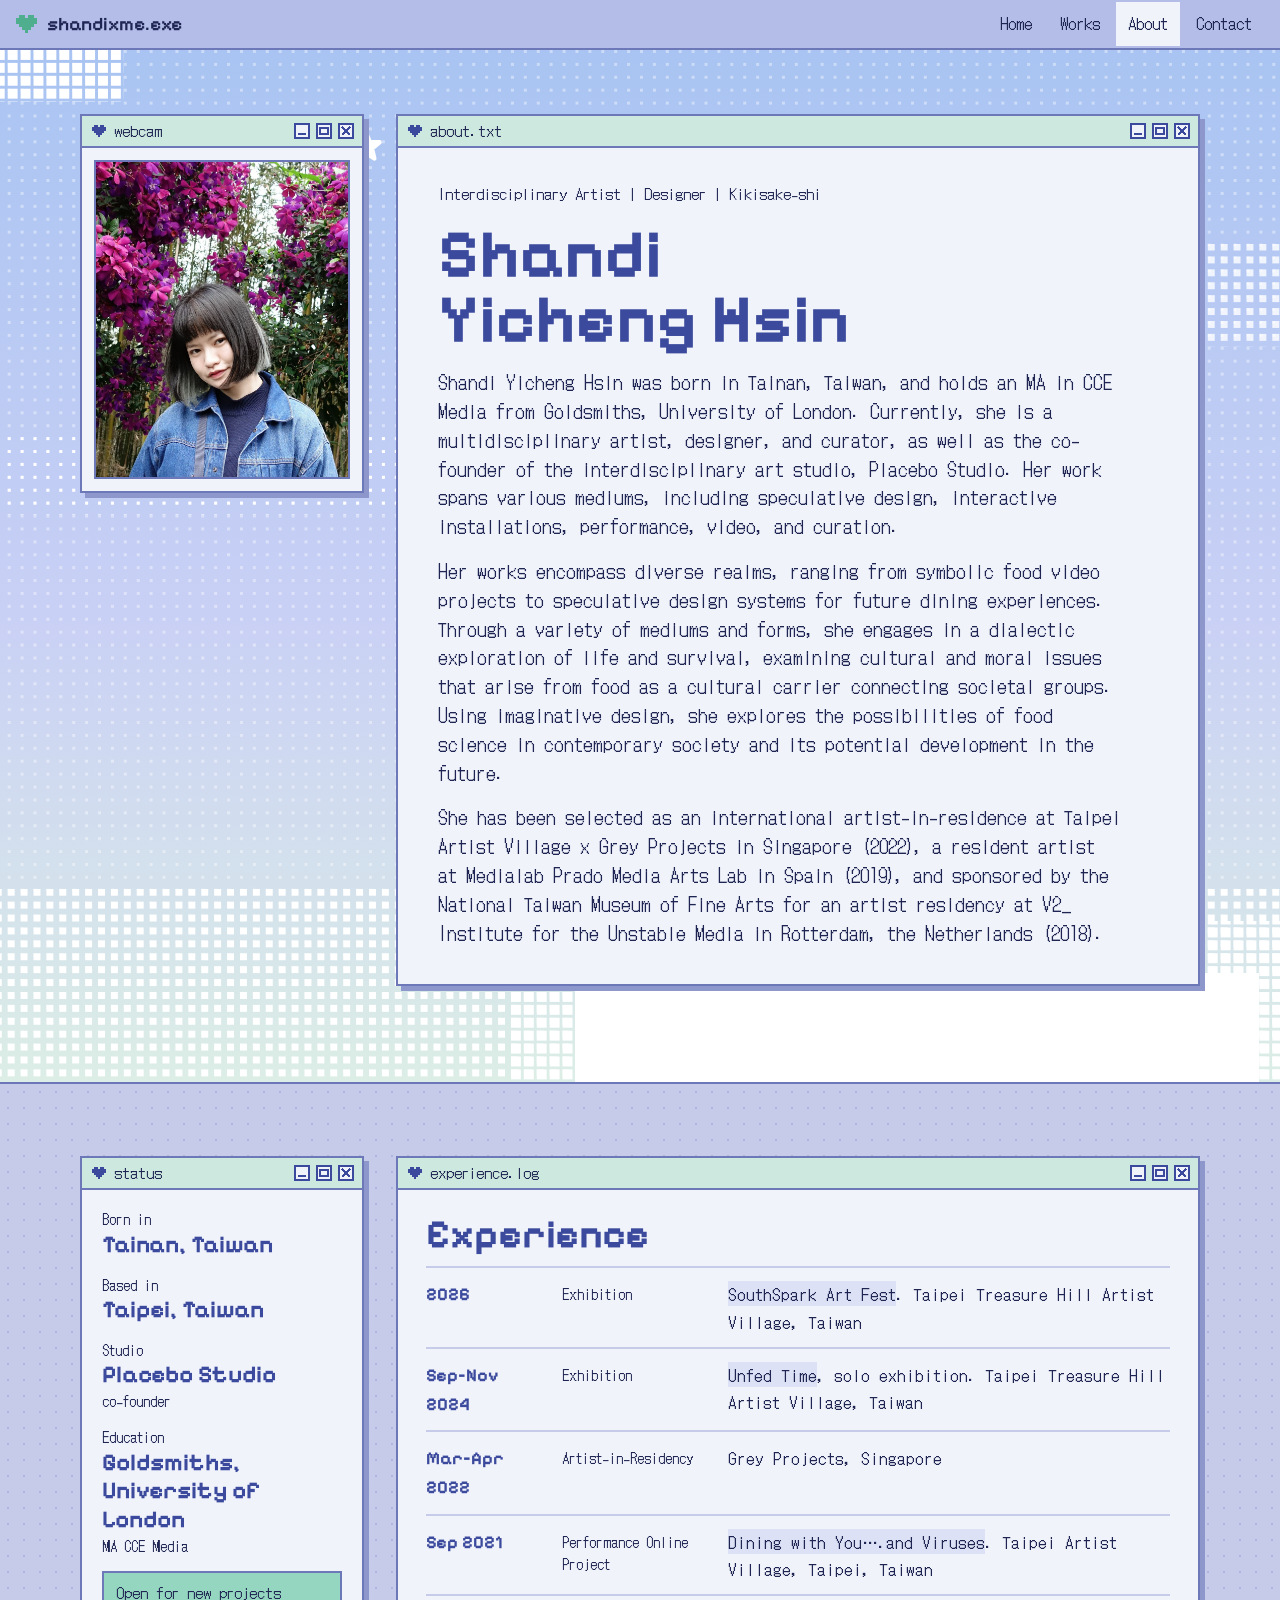
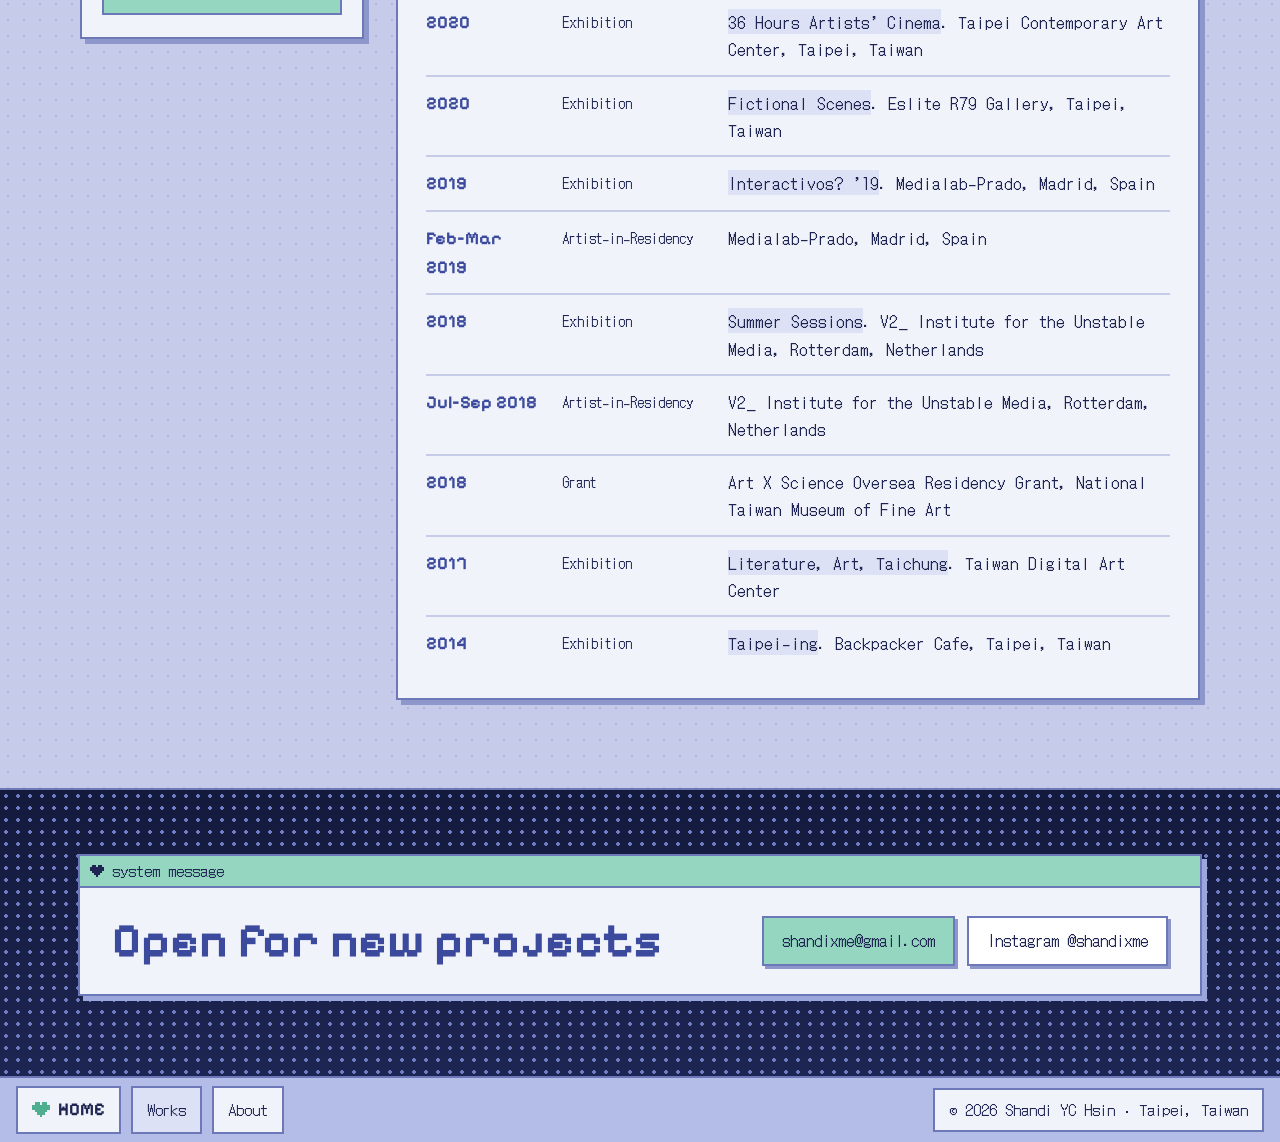
==== commit 7527db71: "Use the degree name in the About bio The first sentence of the bio now says "holds an MA in CCE Medi" ====
--- a/about.html
+++ b/about.html
@@ -80,7 +80,7 @@
         <div style="padding: 34px 40px 38px; display: flex; flex-direction: column; gap: 16px">
           <p style="margin: 0; font-size: 15px">Interdisciplinary Artist | Designer | Kikisake-shi</p>
           <h1 style="margin: 0; font-family: 'Pixelify Sans', sans-serif; font-weight: 700; font-size: clamp(40px, 6vw, 68px); line-height: 0.95; color: #3B4A9C">Shandi<br>Yicheng Hsin</h1>
-          <p style="margin: 0; font-size: 18px; max-width: 38em">Shandi Yicheng Hsin was born in Tainan, Taiwan, and holds an Art Master's degree from Goldsmiths, University of London. Currently, she is a multidisciplinary artist, designer, and curator, as well as the co-founder of the interdisciplinary art studio, Placebo Studio. Her work spans various mediums, including speculative design, interactive installations, performance, video, and curation.</p>
+          <p style="margin: 0; font-size: 18px; max-width: 38em">Shandi Yicheng Hsin was born in Tainan, Taiwan, and holds an MA in CCE Media from Goldsmiths, University of London. Currently, she is a multidisciplinary artist, designer, and curator, as well as the co-founder of the interdisciplinary art studio, Placebo Studio. Her work spans various mediums, including speculative design, interactive installations, performance, video, and curation.</p>
           <p style="margin: 0; font-size: 18px; max-width: 38em">Her works encompass diverse realms, ranging from symbolic food video projects to speculative design systems for future dining experiences. Through a variety of mediums and forms, she engages in a dialectic exploration of life and survival, examining cultural and moral issues that arise from food as a cultural carrier connecting societal groups. Using imaginative design, she explores the possibilities of food science in contemporary society and its potential development in the future.</p>
           <p style="margin: 0; font-size: 18px; max-width: 38em">She has been selected as an international artist-in-residence at Taipei Artist Village x Grey Projects in Singapore (2022), a resident artist at Medialab Prado Media Arts Lab in Spain (2019), and sponsored by the National Taiwan Museum of Fine Arts for an artist residency at V2_ Institute for the Unstable Media in Rotterdam, the Netherlands (2018).</p>
         </div>
